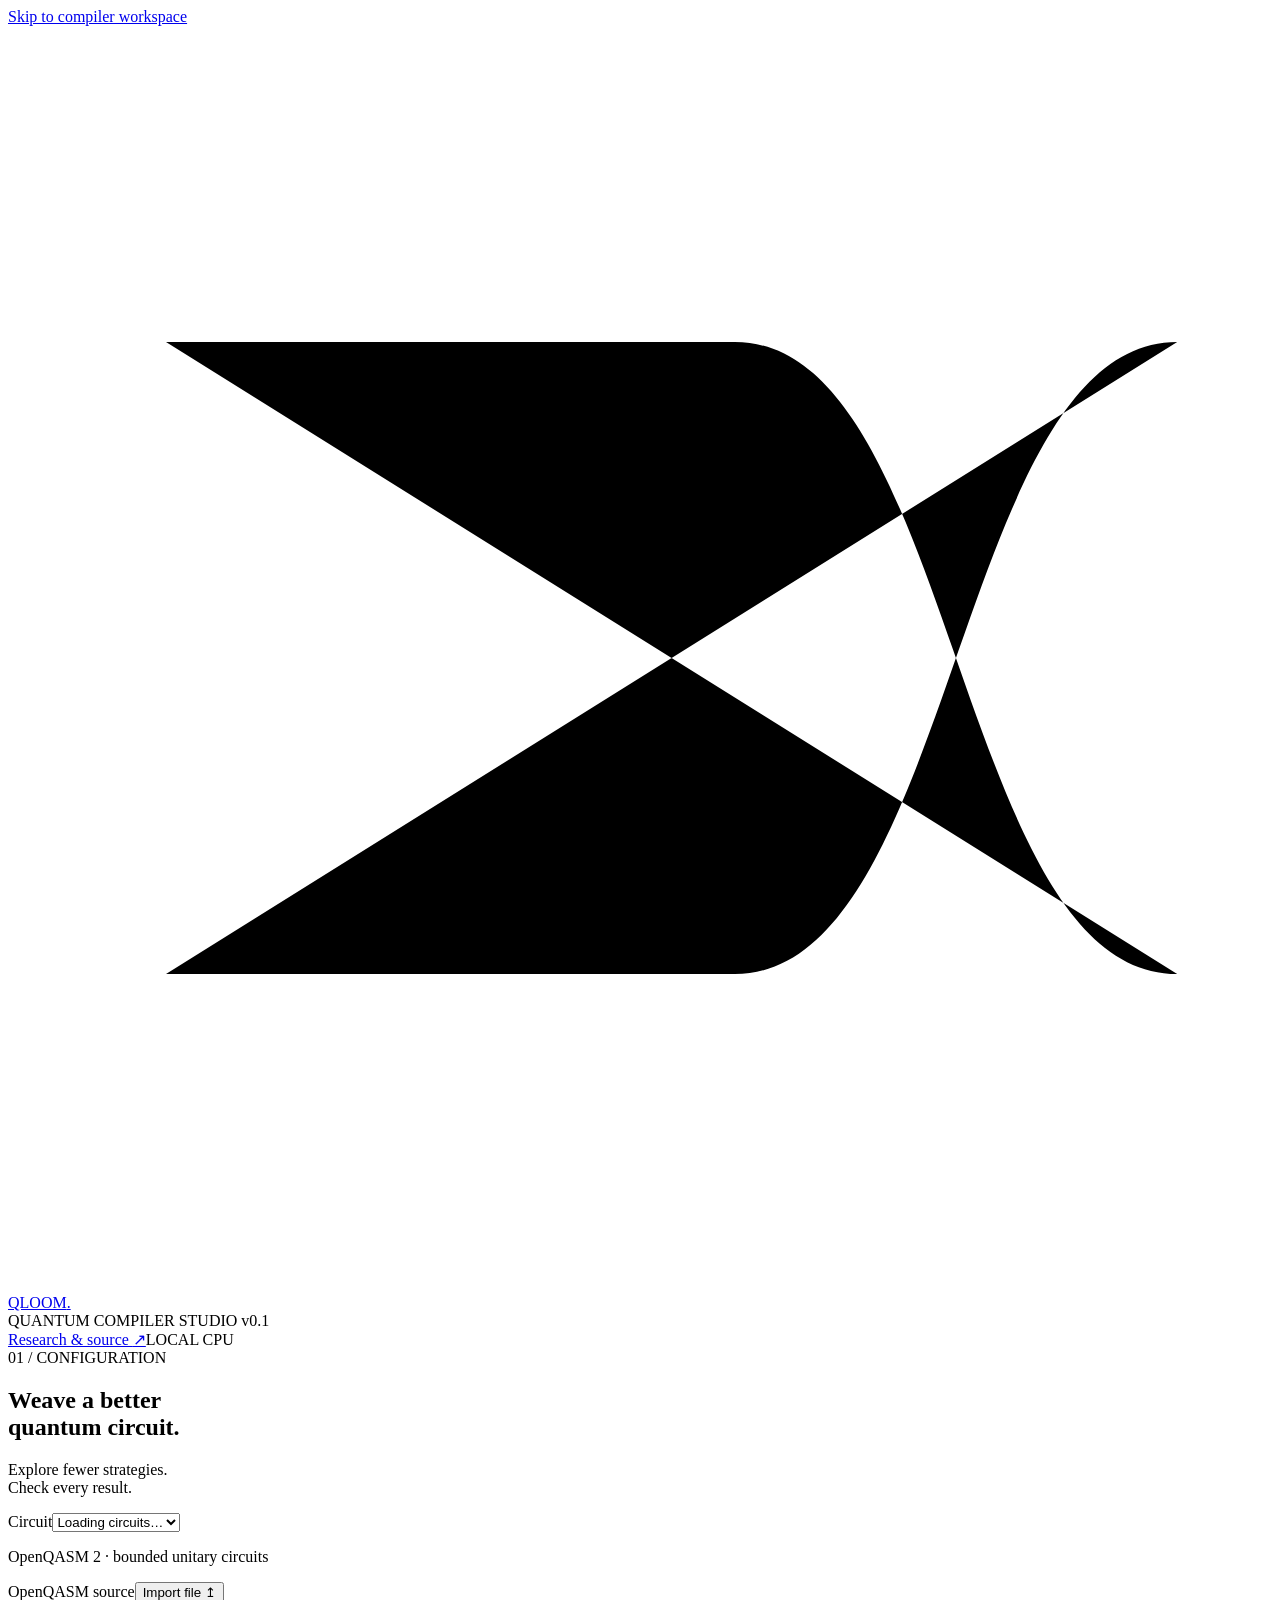
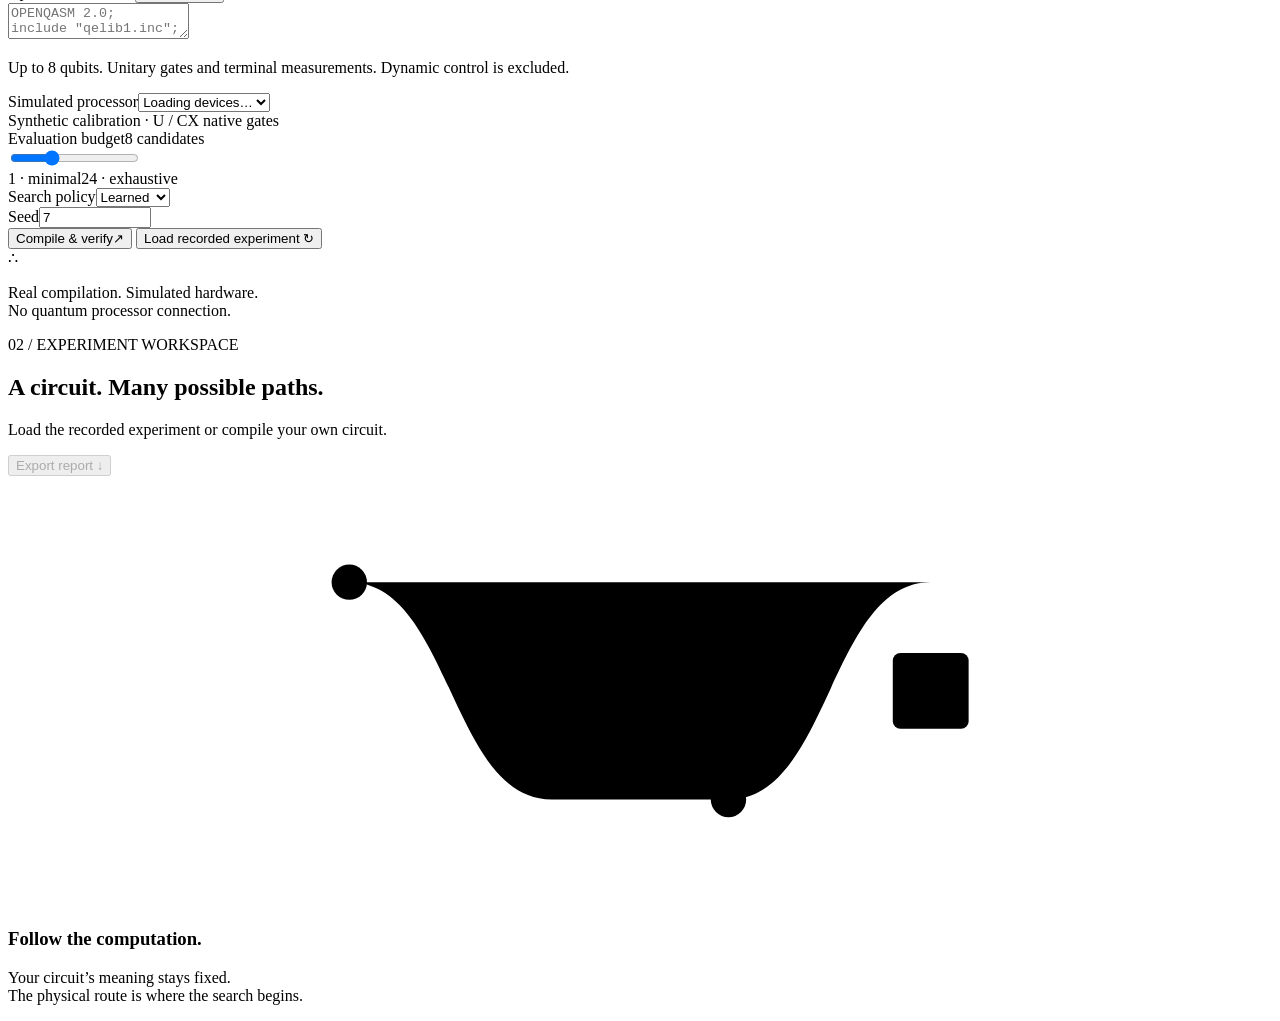
==== src/qloom/web/index.html @ 144c64ea "Release QLOOM: verified native compiler, trained search, Studio and reproducible study" ====
<!doctype html>
<html lang="en">
<head>
<meta charset="utf-8"><meta name="viewport" content="width=device-width,initial-scale=1">
<meta name="theme-color" content="#f3f2ec">
<meta name="description" content="QLOOM Quantum Compiler Studio. Inspect learned compilation search, physical routing, independent equivalence checks, and reproducible hardware costs.">
<title>QLOOM · Quantum Compiler Studio</title>
<link rel="icon" href="/assets/favicon.svg" type="image/svg+xml">
<link rel="stylesheet" href="/style.css">
<script src="/app.js" defer></script>
</head>
<body>
<a class="skip-link" href="#workspace">Skip to compiler workspace</a>
<header class="topbar">
  <a class="brand" href="/" aria-label="QLOOM home"><svg class="brand-mark" viewBox="0 0 40 40" aria-hidden="true"><path d="M5 10h18c7 0 7 20 14 20M5 20h30M5 30h18c7 0 7-20 14-20"/><path class="gold" d="M12 4v32M22 4v32"/></svg><span>QLOOM<span class="brand-dot">.</span></span></a>
  <div class="topbar-title">QUANTUM COMPILER STUDIO <span class="version">v0.1</span></div>
  <nav class="topbar-links" aria-label="Project links"><a href="https://github.com/nazeeh111/QLOOM#readme" target="_blank" rel="noopener">Research & source <span aria-hidden="true">↗</span></a><span class="local-badge"><i></i>LOCAL CPU</span></nav>
</header>
<div class="app-shell">
<aside class="setup-panel" aria-labelledby="setup-title">
  <div class="eyebrow">01 / CONFIGURATION</div>
  <h1 id="setup-title">Weave a better <br>quantum circuit.</h1>
  <p class="intro">Explore fewer strategies. <br>Check every result.</p>
  <form id="compile-form">
    <div class="field"><label for="example-select">Circuit</label><select id="example-select"><option value="">Loading circuits…</option></select><p id="example-description" class="field-hint">OpenQASM 2 · bounded unitary circuits</p></div>
    <div class="source-heading"><label for="qasm-input">OpenQASM source</label><button type="button" class="text-button" id="import-button">Import file <span aria-hidden="true">↥</span></button><input id="file-input" type="file" accept=".qasm,.txt" hidden></div>
    <textarea id="qasm-input" spellcheck="false" aria-describedby="support-note" placeholder="OPENQASM 2.0;&#10;include &quot;qelib1.inc&quot;;&#10;qreg q[4];"></textarea>
    <p class="field-hint" id="support-note">Up to 8 qubits. Unitary gates and terminal measurements. Dynamic control is excluded.</p>
    <div class="field device-field"><label for="device-select">Simulated processor</label><select id="device-select"><option value="">Loading devices…</option></select><div id="device-summary" class="field-hint">Synthetic calibration · U / CX native gates</div></div>
    <div class="field"><div class="label-row"><label for="budget-input">Evaluation budget</label><output id="budget-output" for="budget-input">8 candidates</output></div><input id="budget-input" type="range" min="1" max="24" value="8"><div class="range-labels"><span>1 · minimal</span><span>24 · exhaustive</span></div></div>
    <div class="field-pair"><div class="field"><label for="strategy-select">Search policy</label><select id="strategy-select"><option value="learned">Learned</option><option value="heuristic">Heuristic</option><option value="random">Random</option></select></div><div class="field"><label for="seed-input">Seed</label><input id="seed-input" type="number" min="0" max="2147483647" value="7" required></div></div>
    <button id="compile-button" class="button primary" type="submit"><span class="button-label">Compile & verify</span><span aria-hidden="true">↗</span></button>
    <button id="demo-button" class="button secondary" type="button">Load recorded experiment <span aria-hidden="true">↻</span></button>
    <div id="request-status" class="request-status" role="status" aria-live="polite"></div>
    <div id="error-message" class="error-message" role="alert" hidden></div>
  </form>
  <div class="setup-foot"><span class="tiny-mark">∴</span><p>Real compilation. Simulated hardware.<br>No quantum processor connection.</p></div>
</aside>
<main id="workspace" tabindex="-1">
  <div class="workspace-heading"><div><div class="eyebrow">02 / EXPERIMENT WORKSPACE</div><h2 id="experiment-title">A circuit. Many possible paths.</h2><p id="experiment-subtitle">Load the recorded experiment or compile your own circuit.</p></div><div class="workspace-actions"><span id="recorded-badge" class="tag" hidden>RECORDED RUN</span><button id="export-report" class="button small" disabled>Export report <span aria-hidden="true">↓</span></button></div></div>
  <div id="empty-state" class="empty-state"><svg viewBox="0 0 500 170" aria-hidden="true"><path d="M20 42h460M20 85h460M20 128h460"/><path class="empty-thread" d="M40 42h95c40 0 40 86 80 86h70c40 0 40-86 80-86h95"/><circle cx="135" cy="42" r="7"/><circle cx="285" cy="128" r="7"/><rect x="350" y="70" width="30" height="30" rx="3"/></svg><h3>Follow the computation.</h3><p>Your circuit’s meaning stays fixed.<br>The physical route is where the search begins.</p></div>
  <div id="results" hidden>
    <section class="metrics-row" aria-label="Selected candidate metrics"><div class="metric"><span class="metric-label">TWO-QUBIT GATES</span><div><strong id="metric-gates">—</strong><span class="metric-unit">CX</span></div><span id="metric-gates-note" class="metric-note">Physical gate count</span></div><div class="metric"><span class="metric-label">CIRCUIT DEPTH</span><div><strong id="metric-depth">—</strong><span class="metric-unit">layers</span></div><span class="metric-note">Scheduled on physical qubits</span></div><div class="metric"><span class="metric-label">ESTIMATED DURATION</span><div><strong id="metric-duration">—</strong><span class="metric-unit" id="duration-unit">µs</span></div><span class="metric-note">Synthetic gate timing</span></div><div class="metric verification-metric"><span class="metric-label">INDEPENDENT VERIFICATION</span><div class="verified-line"><span class="verification-icon" id="verification-icon">✓</span><strong id="metric-verified">—</strong></div><span id="metric-error" class="metric-note">Awaiting equivalence check</span></div></section>
    <section class="panel circuit-panel" aria-labelledby="circuit-title"><div class="panel-heading"><div><div class="eyebrow">THE SAME COMPUTATION</div><h3 id="circuit-title">Logical intent → physical implementation</h3></div><div class="circuit-key"><span><i class="key-single"></i>Single qubit</span><span><i class="key-cx"></i>Two qubit</span></div></div><div class="circuit-row"><div class="circuit-label"><span class="circuit-letter">A</span><div><strong>Input circuit</strong><span id="input-circuit-meta">Logical qubits</span></div></div><div id="input-circuit" class="circuit-scroll" tabindex="0" role="img" aria-label="Input circuit diagram"></div></div><div class="circuit-row optimized-row"><div class="circuit-label"><span class="circuit-letter">B</span><div><strong>Compiled circuit</strong><span id="output-circuit-meta">Physical qubits</span></div></div><div id="output-circuit" class="circuit-scroll" tabindex="0" role="img" aria-label="Compiled physical circuit diagram"></div></div><div class="panel-footer"><p>Wire labels are physical after compilation. Initial and final mappings preserve logical meaning.</p><button class="text-button" id="export-qasm">Export OpenQASM <span aria-hidden="true">↓</span></button></div></section>
    <div class="analysis-grid">
      <section class="panel hardware-panel" aria-labelledby="hardware-title"><div class="panel-heading"><div><div class="eyebrow">HARDWARE CONSTRAINTS</div><h3 id="hardware-title">The route through the processor</h3></div><span class="tag" id="topology-label">—</span></div><div class="hardware-body"><div id="hardware-graph" class="hardware-graph" aria-label="Interactive processor connectivity graph"></div><div class="mapping-detail"><span class="small-label">LOGICAL → PHYSICAL</span><div id="mapping-list" class="mapping-list"></div><p id="qubit-detail" class="field-hint">Select a physical qubit to inspect its logical assignment.</p></div></div><div class="replay-controls"><button id="replay-button" class="play-button" aria-label="Play recorded routing steps" type="button">▶</button><div class="replay-slider"><div class="label-row"><label for="history-input">Transformation replay</label><span id="history-position">0 / 0</span></div><input id="history-input" type="range" min="0" max="0" value="0"><p id="history-label">Initial placement</p></div></div><div class="panel-footer"><p><span class="legend-dot"></span> Physical connections · <span class="legend-dot amber"></span> Active transformation</p></div></section>
      <section class="panel search-panel" aria-labelledby="search-title"><div class="panel-heading"><div><div class="eyebrow">BUDGETED EXPLORATION</div><h3 id="search-title">Find the useful tradeoffs</h3></div><span id="evaluated-count" class="tag">—</span></div><div id="pareto-chart" class="pareto-chart" role="img" aria-label="Candidate Pareto chart comparing two-qubit count and circuit duration"></div><div class="chart-legend"><span><i class="legend-dot"></i> Evaluated</span><span><i class="legend-dot amber"></i> Pareto frontier</span><span><i class="legend-ring"></i> Selected</span></div><div class="search-progress"><div class="label-row"><span class="small-label">BEST OBSERVED COST</span><span id="search-time">—</span></div><div id="progress-chart" role="img" aria-label="Best observed objective versus measured compilation time"></div></div><div class="panel-footer"><p>Click a point to inspect a candidate. Lower cost is better.</p></div></section>
    </div>
    <section class="panel candidates-panel" aria-labelledby="candidate-title"><div class="panel-heading"><div><div class="eyebrow">EVERY DECISION, INSPECTABLE</div><h3 id="candidate-title">Compilation candidates</h3></div><div class="candidate-tools"><label class="sr-only" for="candidate-select">Selected candidate</label><select id="candidate-select"></select><button id="export-metadata" class="button small">Mapping & phase ↓</button></div></div><div id="candidate-config" class="candidate-config"></div><details class="verification-details"><summary>Verification evidence & reproducibility <span aria-hidden="true">+</span></summary><div id="verification-detail" class="verification-detail"></div></details></section>
    <div class="evidence-grid"><section class="panel baseline-panel" aria-labelledby="baseline-title"><div class="panel-heading"><div><div class="eyebrow">ESTABLISHED COMPILERS</div><h3 id="baseline-title">Measured side by side</h3></div><span class="tag">SAME DEVICE</span></div><div class="table-scroll"><table><thead><tr><th scope="col">Compiler</th><th scope="col">CX</th><th scope="col">Depth</th><th scope="col">Time</th><th scope="col">Verified</th></tr></thead><tbody id="baseline-table"></tbody></table></div><p id="baseline-note" class="panel-note">Compilation time includes each implementation’s actual work. Search evaluation counts and baseline effort can differ.</p></section><section class="panel noise-panel" aria-labelledby="noise-title"><div class="panel-heading"><div><div class="eyebrow">SIMULATION, WITH ASSUMPTIONS</div><h3 id="noise-title">How noise changes the output</h3></div></div><div id="noise-summary" class="noise-summary"></div><div id="noise-chart" class="noise-chart" role="img" aria-label="Ideal and simulated noisy output probability comparison"></div><div class="chart-legend"><span><i class="legend-dot ideal"></i> Ideal</span><span><i class="legend-dot"></i> Compiled</span><span><i class="legend-dot amber"></i> Reference</span></div><details class="noise-details"><summary>Noise model & interpretation</summary><p id="noise-assumptions"></p></details></section></div>
    <footer class="experiment-footer"><div><strong>Meaning is verified. Performance is measured.</strong><p>Noisy-output similarity is a performance metric, never an equivalence proof.</p></div><span id="model-label">QLOOM / CPU RESEARCH SYSTEM</span></footer>
  </div>
</main>
</div>
</body>
</html>
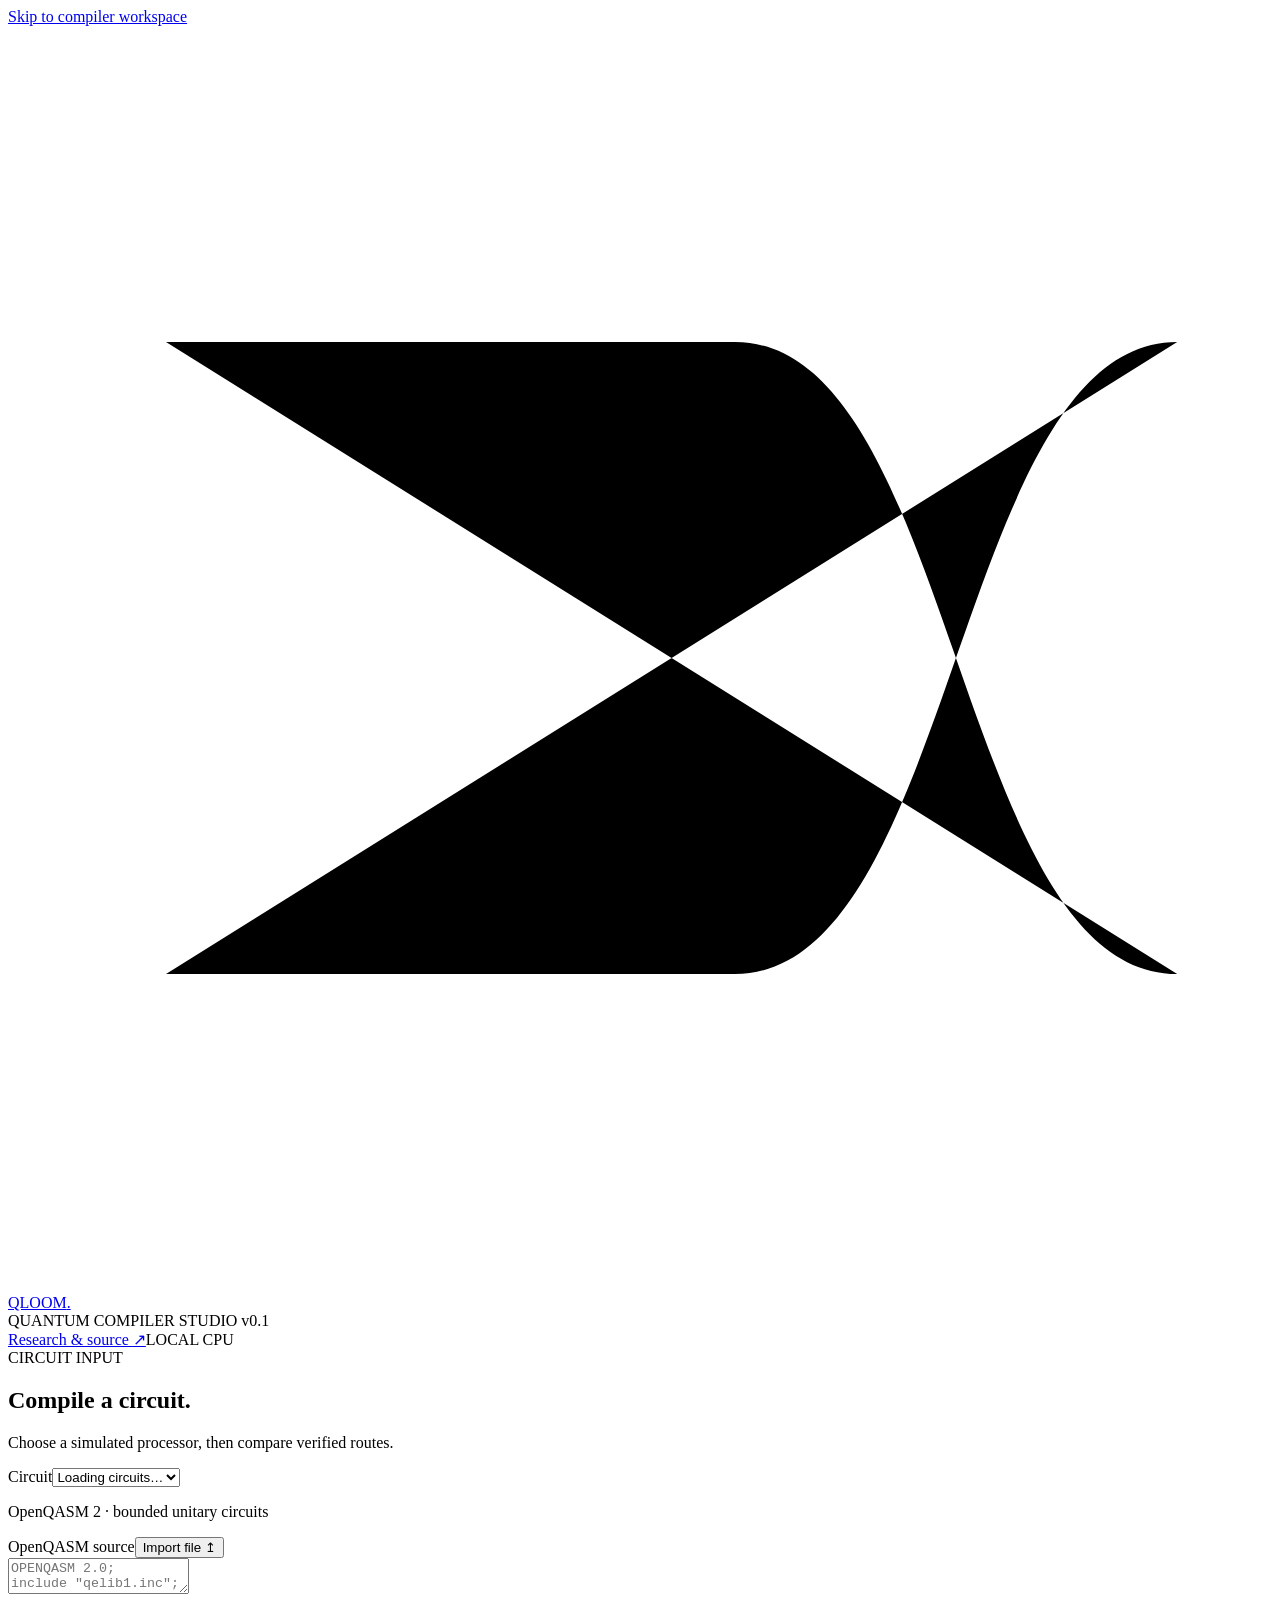
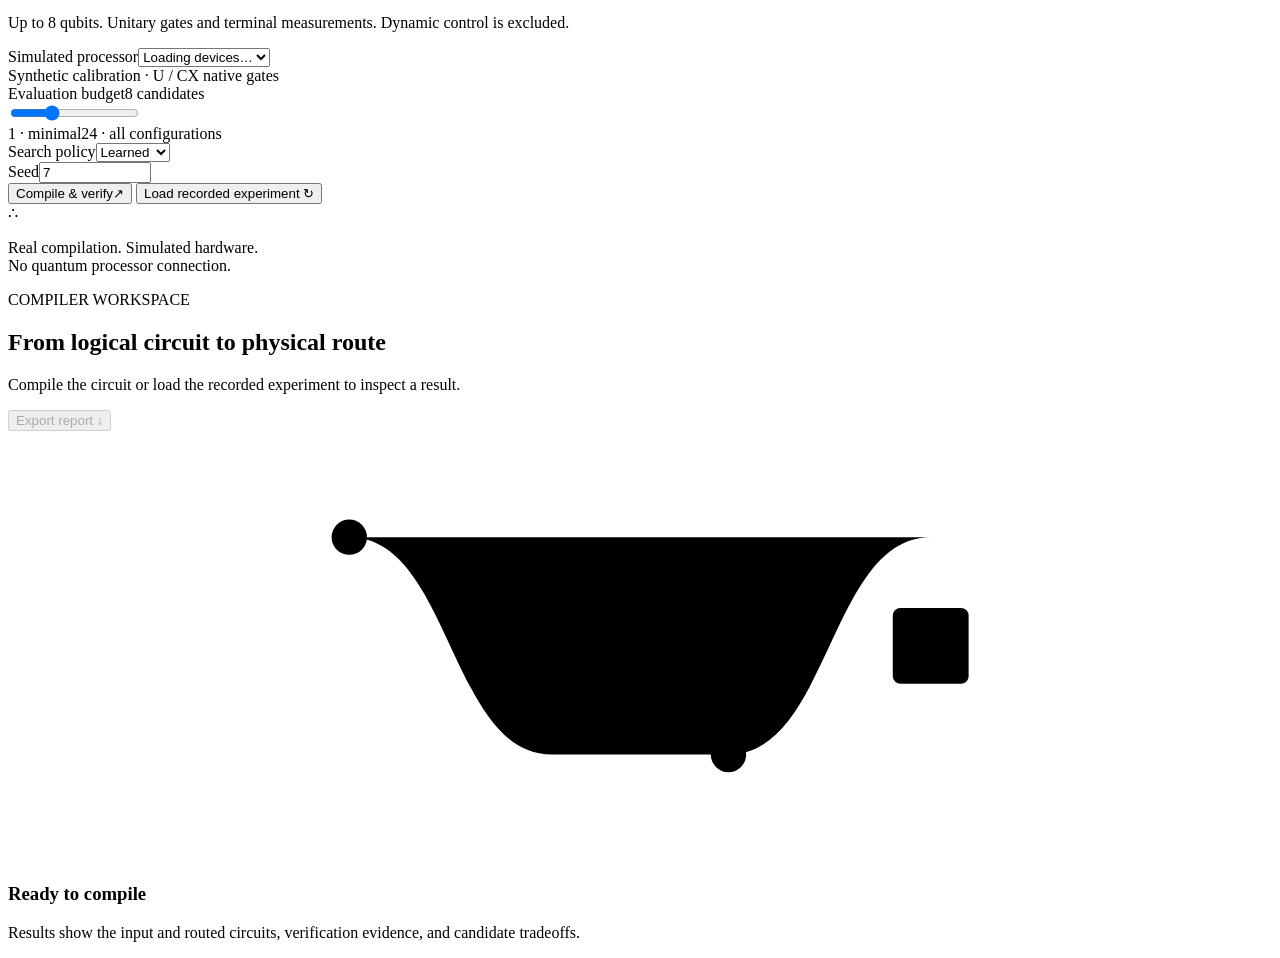
==== commit 4ebe5f37: "Improve Studio workflows and verify cache admission" ====
--- a/src/qloom/web/index.html
+++ b/src/qloom/web/index.html
@@ -18,37 +18,38 @@
 </header>
 <div class="app-shell">
 <aside class="setup-panel" aria-labelledby="setup-title">
-  <div class="eyebrow">01 / CONFIGURATION</div>
-  <h1 id="setup-title">Weave a better <br>quantum circuit.</h1>
-  <p class="intro">Explore fewer strategies. <br>Check every result.</p>
+  <div class="eyebrow">CIRCUIT INPUT</div>
+  <h1 id="setup-title">Compile a circuit.</h1>
+  <p class="intro">Choose a simulated processor, then compare verified routes.</p>
   <form id="compile-form">
     <div class="field"><label for="example-select">Circuit</label><select id="example-select"><option value="">Loading circuits…</option></select><p id="example-description" class="field-hint">OpenQASM 2 · bounded unitary circuits</p></div>
     <div class="source-heading"><label for="qasm-input">OpenQASM source</label><button type="button" class="text-button" id="import-button">Import file <span aria-hidden="true">↥</span></button><input id="file-input" type="file" accept=".qasm,.txt" hidden></div>
     <textarea id="qasm-input" spellcheck="false" aria-describedby="support-note" placeholder="OPENQASM 2.0;&#10;include &quot;qelib1.inc&quot;;&#10;qreg q[4];"></textarea>
     <p class="field-hint" id="support-note">Up to 8 qubits. Unitary gates and terminal measurements. Dynamic control is excluded.</p>
     <div class="field device-field"><label for="device-select">Simulated processor</label><select id="device-select"><option value="">Loading devices…</option></select><div id="device-summary" class="field-hint">Synthetic calibration · U / CX native gates</div></div>
-    <div class="field"><div class="label-row"><label for="budget-input">Evaluation budget</label><output id="budget-output" for="budget-input">8 candidates</output></div><input id="budget-input" type="range" min="1" max="24" value="8"><div class="range-labels"><span>1 · minimal</span><span>24 · exhaustive</span></div></div>
+    <div class="field"><div class="label-row"><label for="budget-input">Evaluation budget</label><output id="budget-output" for="budget-input">8 candidates</output></div><input id="budget-input" type="range" min="1" max="24" value="8"><div class="range-labels"><span>1 · minimal</span><span>24 · all configurations</span></div></div>
     <div class="field-pair"><div class="field"><label for="strategy-select">Search policy</label><select id="strategy-select"><option value="learned">Learned</option><option value="heuristic">Heuristic</option><option value="random">Random</option></select></div><div class="field"><label for="seed-input">Seed</label><input id="seed-input" type="number" min="0" max="2147483647" value="7" required></div></div>
     <button id="compile-button" class="button primary" type="submit"><span class="button-label">Compile & verify</span><span aria-hidden="true">↗</span></button>
     <button id="demo-button" class="button secondary" type="button">Load recorded experiment <span aria-hidden="true">↻</span></button>
     <div id="request-status" class="request-status" role="status" aria-live="polite"></div>
     <div id="error-message" class="error-message" role="alert" hidden></div>
   </form>
-  <div class="setup-foot"><span class="tiny-mark">∴</span><p>Real compilation. Simulated hardware.<br>No quantum processor connection.</p></div>
+  <div class="setup-foot"><span class="tiny-mark">∴</span><p>Real compilation. Simulated hardware. <br>No quantum processor connection.</p></div>
 </aside>
 <main id="workspace" tabindex="-1">
-  <div class="workspace-heading"><div><div class="eyebrow">02 / EXPERIMENT WORKSPACE</div><h2 id="experiment-title">A circuit. Many possible paths.</h2><p id="experiment-subtitle">Load the recorded experiment or compile your own circuit.</p></div><div class="workspace-actions"><span id="recorded-badge" class="tag" hidden>RECORDED RUN</span><button id="export-report" class="button small" disabled>Export report <span aria-hidden="true">↓</span></button></div></div>
-  <div id="empty-state" class="empty-state"><svg viewBox="0 0 500 170" aria-hidden="true"><path d="M20 42h460M20 85h460M20 128h460"/><path class="empty-thread" d="M40 42h95c40 0 40 86 80 86h70c40 0 40-86 80-86h95"/><circle cx="135" cy="42" r="7"/><circle cx="285" cy="128" r="7"/><rect x="350" y="70" width="30" height="30" rx="3"/></svg><h3>Follow the computation.</h3><p>Your circuit’s meaning stays fixed.<br>The physical route is where the search begins.</p></div>
+  <div class="workspace-heading"><div><div class="eyebrow">COMPILER WORKSPACE</div><h2 id="experiment-title">From logical circuit to physical route</h2><p id="experiment-subtitle">Compile the circuit or load the recorded experiment to inspect a result.</p></div><div class="workspace-actions"><span id="recorded-badge" class="tag" hidden>RECORDED RUN</span><button id="export-report" class="button small" disabled>Export report <span aria-hidden="true">↓</span></button></div></div>
+  <div id="empty-state" class="empty-state"><svg viewBox="0 0 500 170" aria-hidden="true"><path d="M20 42h460M20 85h460M20 128h460"/><path class="empty-thread" d="M40 42h95c40 0 40 86 80 86h70c40 0 40-86 80-86h95"/><circle cx="135" cy="42" r="7"/><circle cx="285" cy="128" r="7"/><rect x="350" y="70" width="30" height="30" rx="3"/></svg><h3>Ready to compile</h3><p>Results show the input and routed circuits, verification evidence, and candidate tradeoffs.</p></div>
+  <div id="result-context" class="result-context" role="status" aria-live="polite" hidden></div>
   <div id="results" hidden>
     <section class="metrics-row" aria-label="Selected candidate metrics"><div class="metric"><span class="metric-label">TWO-QUBIT GATES</span><div><strong id="metric-gates">—</strong><span class="metric-unit">CX</span></div><span id="metric-gates-note" class="metric-note">Physical gate count</span></div><div class="metric"><span class="metric-label">CIRCUIT DEPTH</span><div><strong id="metric-depth">—</strong><span class="metric-unit">layers</span></div><span class="metric-note">Scheduled on physical qubits</span></div><div class="metric"><span class="metric-label">ESTIMATED DURATION</span><div><strong id="metric-duration">—</strong><span class="metric-unit" id="duration-unit">µs</span></div><span class="metric-note">Synthetic gate timing</span></div><div class="metric verification-metric"><span class="metric-label">INDEPENDENT VERIFICATION</span><div class="verified-line"><span class="verification-icon" id="verification-icon">✓</span><strong id="metric-verified">—</strong></div><span id="metric-error" class="metric-note">Awaiting equivalence check</span></div></section>
     <section class="panel circuit-panel" aria-labelledby="circuit-title"><div class="panel-heading"><div><div class="eyebrow">THE SAME COMPUTATION</div><h3 id="circuit-title">Logical intent → physical implementation</h3></div><div class="circuit-key"><span><i class="key-single"></i>Single qubit</span><span><i class="key-cx"></i>Two qubit</span></div></div><div class="circuit-row"><div class="circuit-label"><span class="circuit-letter">A</span><div><strong>Input circuit</strong><span id="input-circuit-meta">Logical qubits</span></div></div><div id="input-circuit" class="circuit-scroll" tabindex="0" role="img" aria-label="Input circuit diagram"></div></div><div class="circuit-row optimized-row"><div class="circuit-label"><span class="circuit-letter">B</span><div><strong>Compiled circuit</strong><span id="output-circuit-meta">Physical qubits</span></div></div><div id="output-circuit" class="circuit-scroll" tabindex="0" role="img" aria-label="Compiled physical circuit diagram"></div></div><div class="panel-footer"><p>Wire labels are physical after compilation. Initial and final mappings preserve logical meaning.</p><button class="text-button" id="export-qasm">Export OpenQASM <span aria-hidden="true">↓</span></button></div></section>
     <div class="analysis-grid">
       <section class="panel hardware-panel" aria-labelledby="hardware-title"><div class="panel-heading"><div><div class="eyebrow">HARDWARE CONSTRAINTS</div><h3 id="hardware-title">The route through the processor</h3></div><span class="tag" id="topology-label">—</span></div><div class="hardware-body"><div id="hardware-graph" class="hardware-graph" aria-label="Interactive processor connectivity graph"></div><div class="mapping-detail"><span class="small-label">LOGICAL → PHYSICAL</span><div id="mapping-list" class="mapping-list"></div><p id="qubit-detail" class="field-hint">Select a physical qubit to inspect its logical assignment.</p></div></div><div class="replay-controls"><button id="replay-button" class="play-button" aria-label="Play recorded routing steps" type="button">▶</button><div class="replay-slider"><div class="label-row"><label for="history-input">Transformation replay</label><span id="history-position">0 / 0</span></div><input id="history-input" type="range" min="0" max="0" value="0"><p id="history-label">Initial placement</p></div></div><div class="panel-footer"><p><span class="legend-dot"></span> Physical connections · <span class="legend-dot amber"></span> Active transformation</p></div></section>
-      <section class="panel search-panel" aria-labelledby="search-title"><div class="panel-heading"><div><div class="eyebrow">BUDGETED EXPLORATION</div><h3 id="search-title">Find the useful tradeoffs</h3></div><span id="evaluated-count" class="tag">—</span></div><div id="pareto-chart" class="pareto-chart" role="img" aria-label="Candidate Pareto chart comparing two-qubit count and circuit duration"></div><div class="chart-legend"><span><i class="legend-dot"></i> Evaluated</span><span><i class="legend-dot amber"></i> Pareto frontier</span><span><i class="legend-ring"></i> Selected</span></div><div class="search-progress"><div class="label-row"><span class="small-label">BEST OBSERVED COST</span><span id="search-time">—</span></div><div id="progress-chart" role="img" aria-label="Best observed objective versus measured compilation time"></div></div><div class="panel-footer"><p>Click a point to inspect a candidate. Lower cost is better.</p></div></section>
+      <section class="panel search-panel" aria-labelledby="search-title"><div class="panel-heading"><div><div class="eyebrow">BUDGETED EXPLORATION</div><h3 id="search-title">Find the useful tradeoffs</h3></div><span id="evaluated-count" class="tag">—</span></div><div id="pareto-chart" class="pareto-chart" role="group" aria-label="Candidate Pareto chart comparing two-qubit count and circuit duration"></div><div class="chart-legend"><span><i class="legend-dot"></i> Evaluated</span><span><i class="legend-dot amber"></i> Pareto frontier</span><span><i class="legend-ring"></i> Selected</span></div><div class="search-progress"><div class="label-row"><span class="small-label">BEST OBSERVED COST</span><span id="search-time">—</span></div><div id="progress-chart" role="img" aria-label="Best observed objective versus measured compilation time"></div></div><div class="panel-footer"><p>Click a point to inspect a candidate. Lower cost is better.</p></div></section>
     </div>
     <section class="panel candidates-panel" aria-labelledby="candidate-title"><div class="panel-heading"><div><div class="eyebrow">EVERY DECISION, INSPECTABLE</div><h3 id="candidate-title">Compilation candidates</h3></div><div class="candidate-tools"><label class="sr-only" for="candidate-select">Selected candidate</label><select id="candidate-select"></select><button id="export-metadata" class="button small">Mapping & phase ↓</button></div></div><div id="candidate-config" class="candidate-config"></div><details class="verification-details"><summary>Verification evidence & reproducibility <span aria-hidden="true">+</span></summary><div id="verification-detail" class="verification-detail"></div></details></section>
-    <div class="evidence-grid"><section class="panel baseline-panel" aria-labelledby="baseline-title"><div class="panel-heading"><div><div class="eyebrow">ESTABLISHED COMPILERS</div><h3 id="baseline-title">Measured side by side</h3></div><span class="tag">SAME DEVICE</span></div><div class="table-scroll"><table><thead><tr><th scope="col">Compiler</th><th scope="col">CX</th><th scope="col">Depth</th><th scope="col">Time</th><th scope="col">Verified</th></tr></thead><tbody id="baseline-table"></tbody></table></div><p id="baseline-note" class="panel-note">Compilation time includes each implementation’s actual work. Search evaluation counts and baseline effort can differ.</p></section><section class="panel noise-panel" aria-labelledby="noise-title"><div class="panel-heading"><div><div class="eyebrow">SIMULATION, WITH ASSUMPTIONS</div><h3 id="noise-title">How noise changes the output</h3></div></div><div id="noise-summary" class="noise-summary"></div><div id="noise-chart" class="noise-chart" role="img" aria-label="Ideal and simulated noisy output probability comparison"></div><div class="chart-legend"><span><i class="legend-dot ideal"></i> Ideal</span><span><i class="legend-dot"></i> Compiled</span><span><i class="legend-dot amber"></i> Reference</span></div><details class="noise-details"><summary>Noise model & interpretation</summary><p id="noise-assumptions"></p></details></section></div>
-    <footer class="experiment-footer"><div><strong>Meaning is verified. Performance is measured.</strong><p>Noisy-output similarity is a performance metric, never an equivalence proof.</p></div><span id="model-label">QLOOM / CPU RESEARCH SYSTEM</span></footer>
+    <div class="evidence-grid"><section class="panel baseline-panel" aria-labelledby="baseline-title"><div class="panel-heading"><div><div class="eyebrow">ESTABLISHED COMPILERS</div><h3 id="baseline-title">Measured side by side</h3></div><span class="tag">SAME DEVICE</span></div><div class="table-scroll"><table><thead><tr><th scope="col">Compiler</th><th scope="col">CX</th><th scope="col">Depth</th><th scope="col">Time</th><th scope="col">Verified</th></tr></thead><tbody id="baseline-table"></tbody></table></div><p id="baseline-note" class="panel-note">Compilation time includes each implementation’s actual work. Search evaluation counts and baseline effort can differ.</p></section><section class="panel noise-panel" aria-labelledby="noise-title"><div class="panel-heading"><div><div class="eyebrow">SIMULATION, WITH ASSUMPTIONS</div><h3 id="noise-title">How noise changes the output</h3></div></div><div id="noise-summary" class="noise-summary"></div><div id="noise-chart" class="noise-chart" role="img" aria-label="Ideal and simulated noisy output probability comparison"></div><div id="noise-legend" class="chart-legend"><span><i class="legend-dot ideal"></i> Ideal</span><span><i class="legend-dot"></i> Compiled</span><span><i class="legend-dot amber"></i> Reference</span></div><details class="noise-details"><summary>Noise model & interpretation</summary><p id="noise-assumptions"></p></details></section></div>
+    <footer class="experiment-footer"><div><p>Noisy-output similarity is a performance metric, never an equivalence proof.</p></div><span id="model-label">QLOOM / CPU RESEARCH SYSTEM</span></footer>
   </div>
 </main>
 </div>
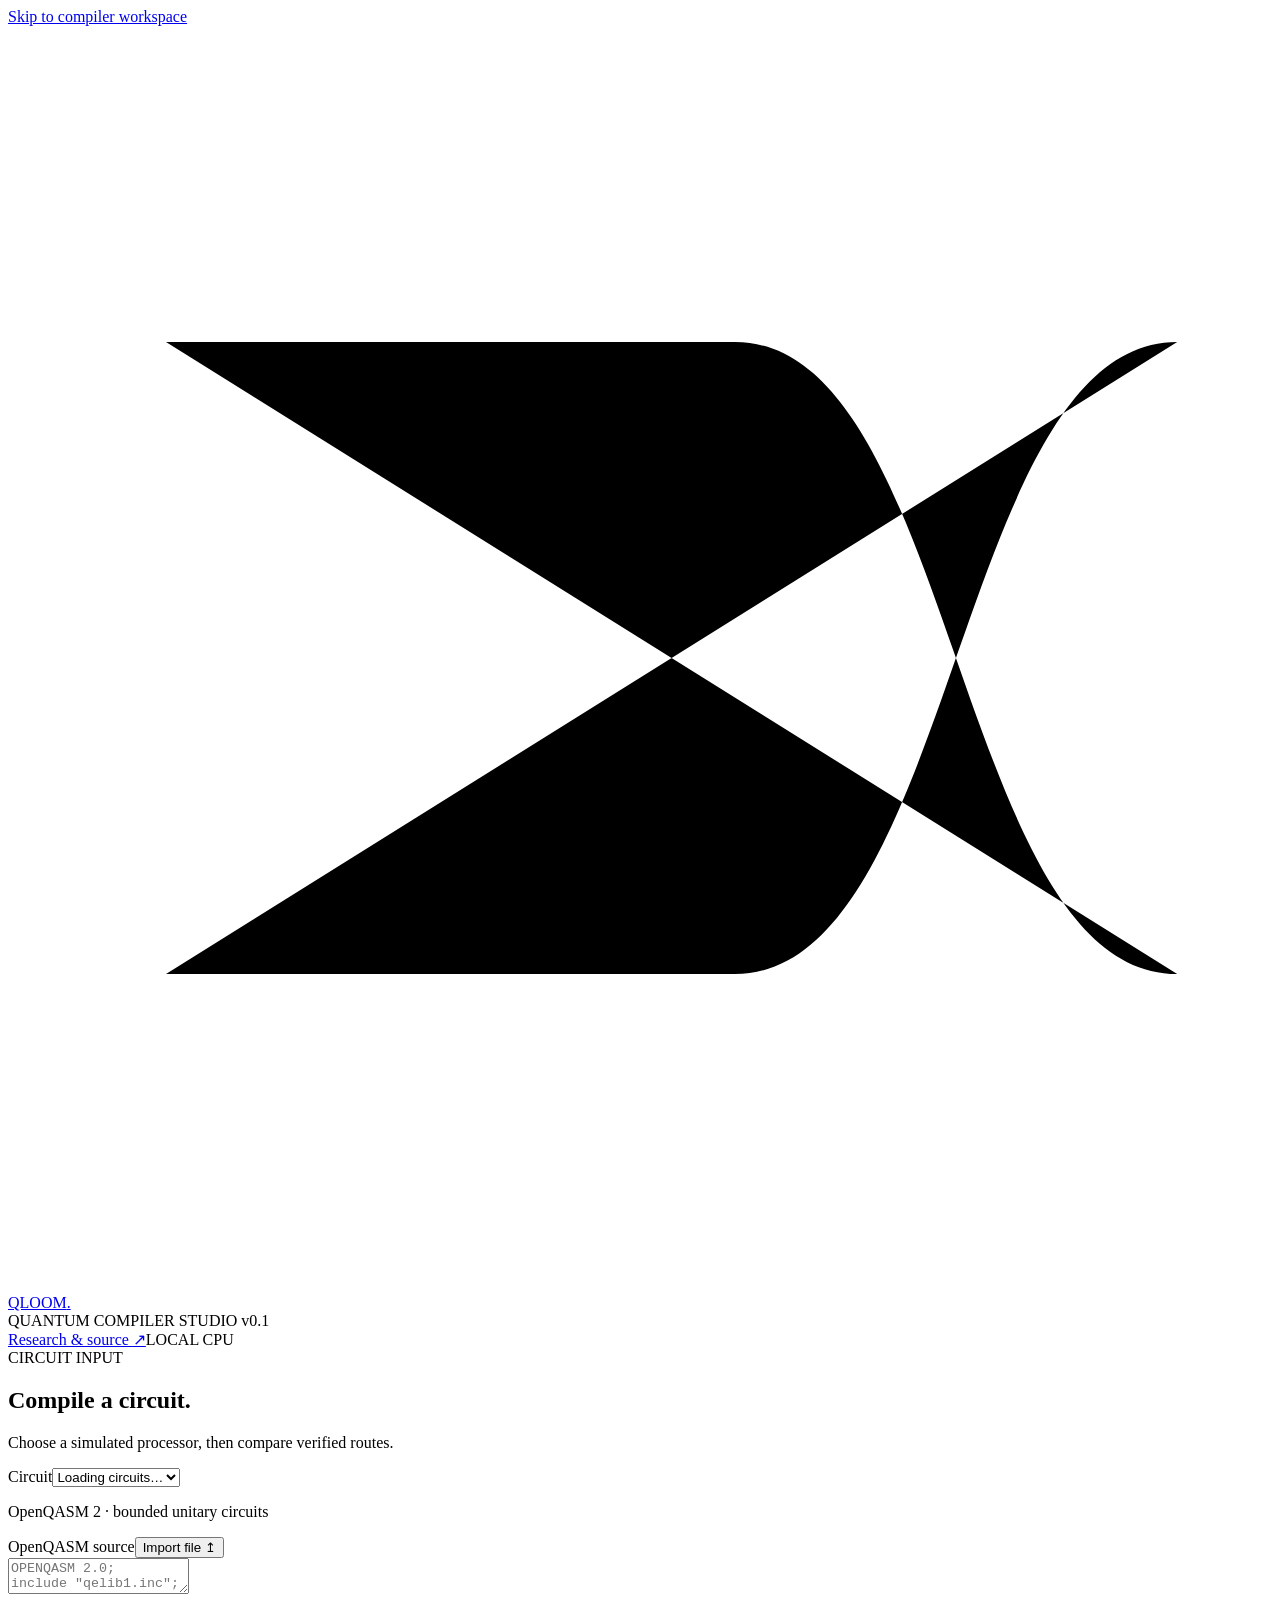
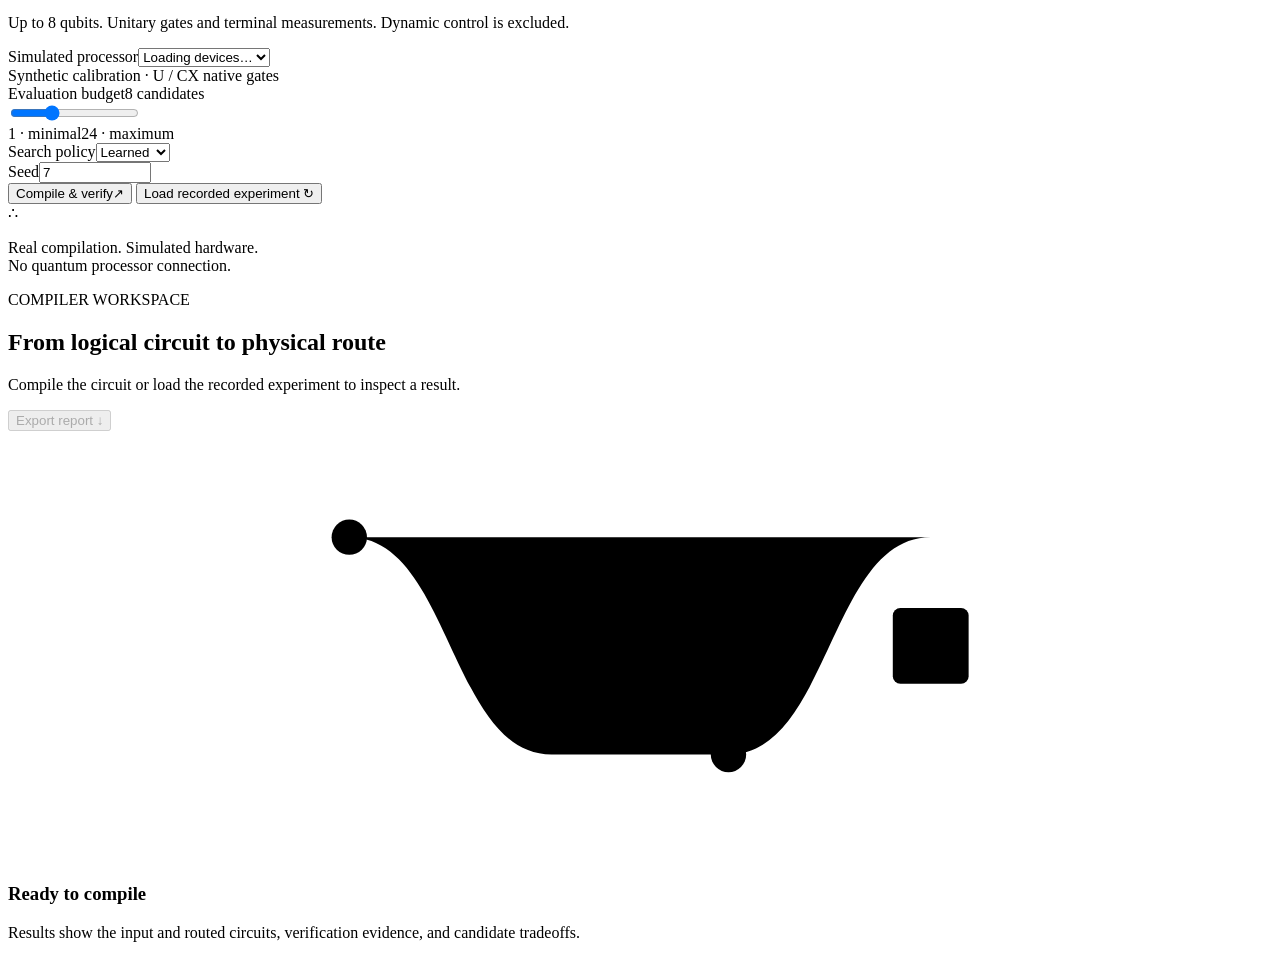
==== commit b03bb486: "Clarify compile budget and current source fingerprints" ====
--- a/src/qloom/web/index.html
+++ b/src/qloom/web/index.html
@@ -27,7 +27,7 @@
     <textarea id="qasm-input" spellcheck="false" aria-describedby="support-note" placeholder="OPENQASM 2.0;&#10;include &quot;qelib1.inc&quot;;&#10;qreg q[4];"></textarea>
     <p class="field-hint" id="support-note">Up to 8 qubits. Unitary gates and terminal measurements. Dynamic control is excluded.</p>
     <div class="field device-field"><label for="device-select">Simulated processor</label><select id="device-select"><option value="">Loading devices…</option></select><div id="device-summary" class="field-hint">Synthetic calibration · U / CX native gates</div></div>
-    <div class="field"><div class="label-row"><label for="budget-input">Evaluation budget</label><output id="budget-output" for="budget-input">8 candidates</output></div><input id="budget-input" type="range" min="1" max="24" value="8"><div class="range-labels"><span>1 · minimal</span><span>24 · all configurations</span></div></div>
+    <div class="field"><div class="label-row"><label for="budget-input">Evaluation budget</label><output id="budget-output" for="budget-input">8 candidates</output></div><input id="budget-input" type="range" min="1" max="24" value="8"><div class="range-labels"><span>1 · minimal</span><span>24 · maximum</span></div></div>
     <div class="field-pair"><div class="field"><label for="strategy-select">Search policy</label><select id="strategy-select"><option value="learned">Learned</option><option value="heuristic">Heuristic</option><option value="random">Random</option></select></div><div class="field"><label for="seed-input">Seed</label><input id="seed-input" type="number" min="0" max="2147483647" value="7" required></div></div>
     <button id="compile-button" class="button primary" type="submit"><span class="button-label">Compile & verify</span><span aria-hidden="true">↗</span></button>
     <button id="demo-button" class="button secondary" type="button">Load recorded experiment <span aria-hidden="true">↻</span></button>
